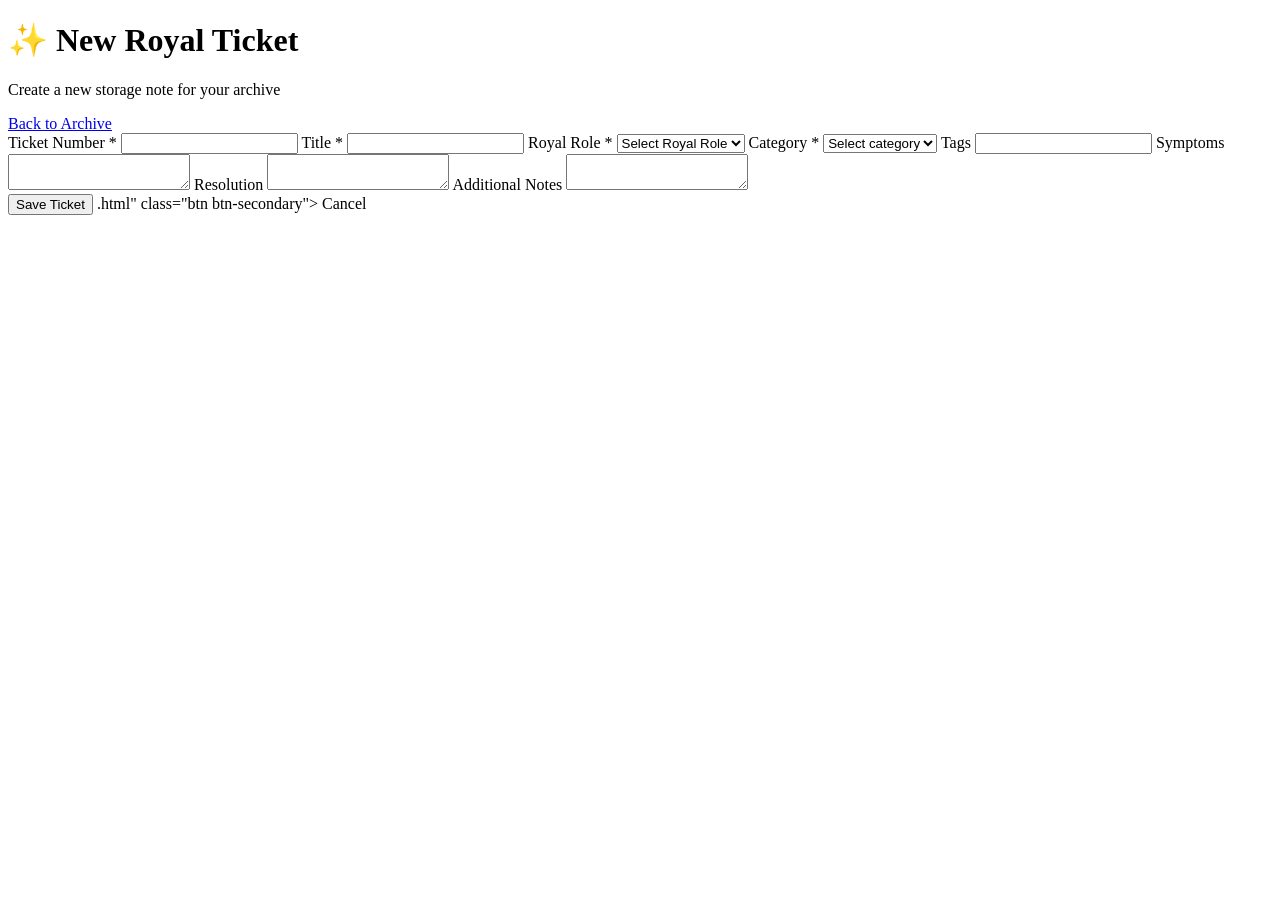
==== new-ticket.html @ 2b515759 "Create new-ticket.html for ticket submission" ====
<!DOCTYPE html>
<html lang="en">
<head>
  <meta charset="UTF-8" />
  <meta name="viewport" content="width=device-width, initial-scale=1.0" />
  <title>New Royal Ticket</title>
  <link rel="stylesheet" href="styles.css" />
</head>
<body>
  <div class="background-sparkles"></div>

  <header class="top-bar">
    <div>
      <h1>✨ New Royal Ticket</h1>
      <p>Create a new storage note for your archive</p>
    </div>
    <a href="index.html" class="btn btn-secondary">Back to Archive</a>
  </header>

  <main class="single-page">
    <section class="card form-card">
      <form id="newTicketForm">

        <label class="label" for="ticketNumber">Ticket Number *</label>
        <input id="ticketNumber" class="input" type="text" required />

        <label class="label" for="title">Title *</label>
        <input id="title" class="input" type="text" required />

        <label class="label" for="royalRole">Royal Role *</label>
        <select id="royalRole" class="input" required>
          <option value="">Select Royal Role</option>
          <option value="Princess">👸 Princess</option>
          <option value="Prince">🤴 Prince</option>
        </select>

        <label class="label" for="category">Category *</label>
        <select id="category" class="input" required>
          <option value="">Select category</option>
          <option value="VPN">VPN</option>
          <option value="Email">Email</option>
          <option value="Printer">Printer</option>
          <option value="Hardware">Hardware</option>
          <option value="Software">Software</option>
          <option value="Network">Network</option>
          <option value="Account">Account</option>
          <option value="Other">Other</option>
        </select>

        <label class="label" for="tags">Tags</label>
        <input id="tags" class="input" type="text" />

        <label class="label" for="symptoms">Symptoms</label>
        <textarea id="symptoms" class="textarea"></textarea>

        <label class="label" for="resolution">Resolution</label>
        <textarea id="resolution" class="textarea"></textarea>

        <label class="label" for="notes">Additional Notes</label>
        <textarea id="notes" class="textarea"></textarea>

        <div class="button-row">
          <button type="submit" class="btn btn-primary">
            Save Ticket
          </button>

          .html" class="btn btn-secondary">
            Cancel
          </a>
        </div>

      </form>

      <div id="saveMessage" class="save-message"></div>
    </section>
  </main>

  <script src="new-ticket.js"></script>
</body>
</html>
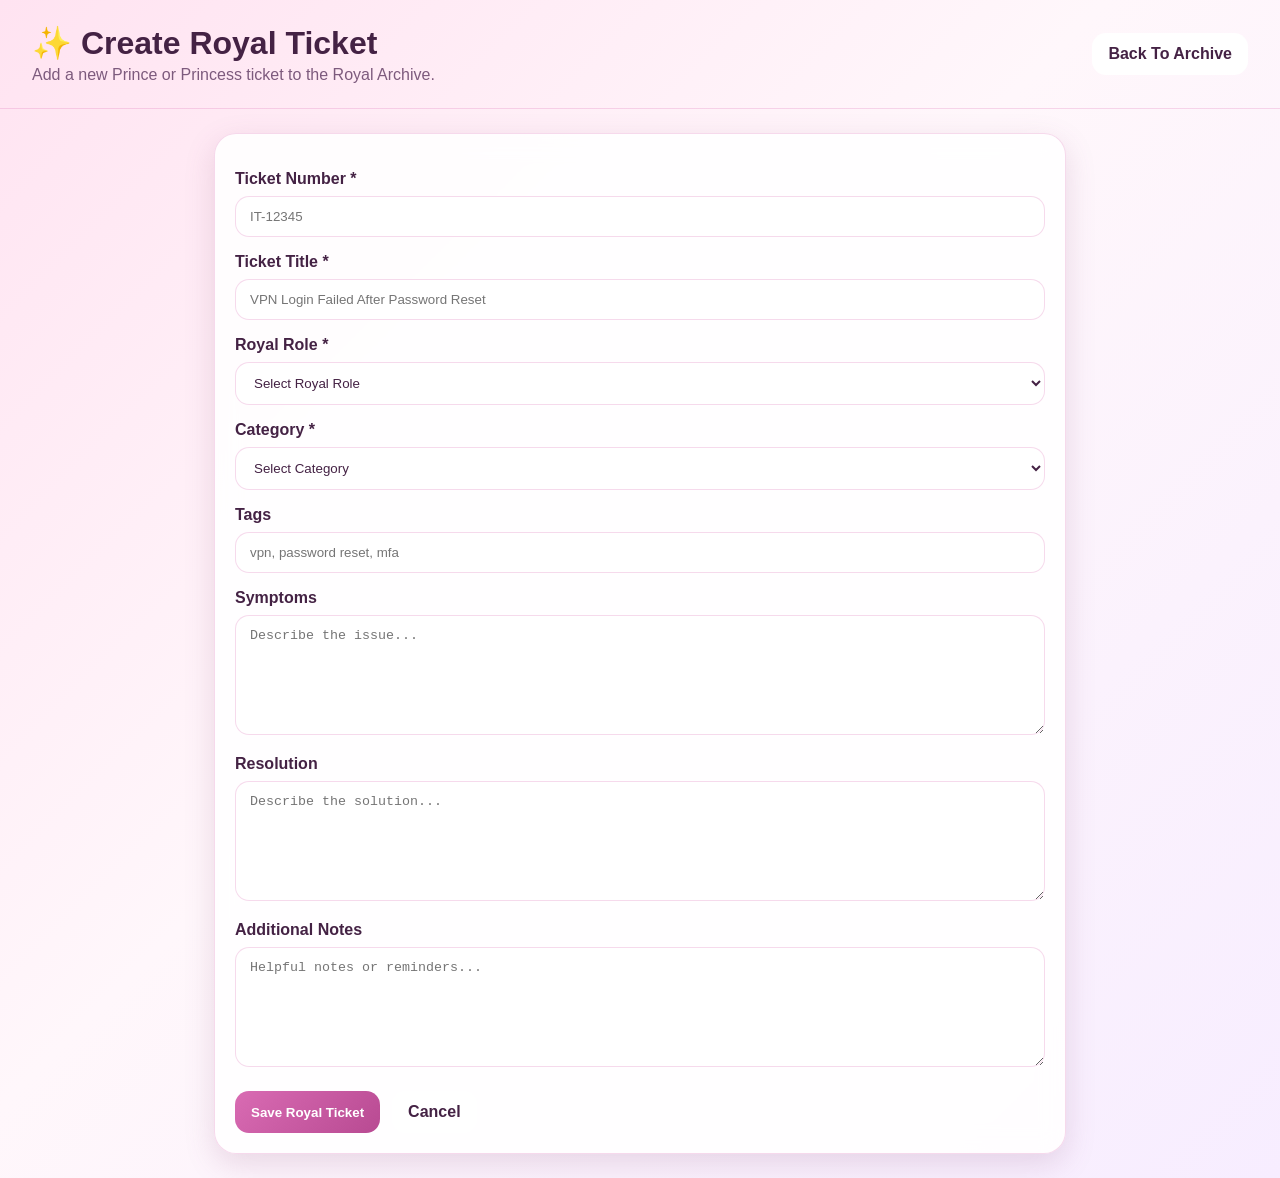
==== commit ca60d6e1: "Update new-ticket.html" ====
--- a/new-ticket.html
+++ b/new-ticket.html
@@ -1,80 +1,260 @@
 <!DOCTYPE html>
 <html lang="en">
+
 <head>
-  <meta charset="UTF-8" />
-  <meta name="viewport" content="width=device-width, initial-scale=1.0" />
-  <title>New Royal Ticket</title>
-  <link rel="stylesheet" href="styles.css" />
+
+  <meta charset="UTF-8">
+
+  <meta
+    name="viewport"
+    content="width=device-width, initial-scale=1.0"
+  >
+
+  <title>Create Royal Ticket</title>
+
+  <link
+    rel="stylesheet"
+    href="styles.css"
+  >
+
 </head>
+
 <body>
-  <div class="background-sparkles"></div>
-
-  <header class="top-bar">
-    <div>
-      <h1>✨ New Royal Ticket</h1>
-      <p>Create a new storage note for your archive</p>
-    </div>
-    <a href="index.html" class="btn btn-secondary">Back to Archive</a>
-  </header>
-
-  <main class="single-page">
-    <section class="card form-card">
-      <form id="newTicketForm">
-
-        <label class="label" for="ticketNumber">Ticket Number *</label>
-        <input id="ticketNumber" class="input" type="text" required />
-
-        <label class="label" for="title">Title *</label>
-        <input id="title" class="input" type="text" required />
-
-        <label class="label" for="royalRole">Royal Role *</label>
-        <select id="royalRole" class="input" required>
-          <option value="">Select Royal Role</option>
-          <option value="Princess">👸 Princess</option>
-          <option value="Prince">🤴 Prince</option>
-        </select>
-
-        <label class="label" for="category">Category *</label>
-        <select id="category" class="input" required>
-          <option value="">Select category</option>
-          <option value="VPN">VPN</option>
-          <option value="Email">Email</option>
-          <option value="Printer">Printer</option>
-          <option value="Hardware">Hardware</option>
-          <option value="Software">Software</option>
-          <option value="Network">Network</option>
-          <option value="Account">Account</option>
-          <option value="Other">Other</option>
-        </select>
-
-        <label class="label" for="tags">Tags</label>
-        <input id="tags" class="input" type="text" />
-
-        <label class="label" for="symptoms">Symptoms</label>
-        <textarea id="symptoms" class="textarea"></textarea>
-
-        <label class="label" for="resolution">Resolution</label>
-        <textarea id="resolution" class="textarea"></textarea>
-
-        <label class="label" for="notes">Additional Notes</label>
-        <textarea id="notes" class="textarea"></textarea>
-
-        <div class="button-row">
-          <button type="submit" class="btn btn-primary">
-            Save Ticket
-          </button>
-
-          .html" class="btn btn-secondary">
-            Cancel
-          </a>
-        </div>
-
-      </form>
-
-      <div id="saveMessage" class="save-message"></div>
-    </section>
-  </main>
-
-  <script src="new-ticket.js"></script>
+
+<div class="background-sparkles"></div>
+
+<header class="top-bar">
+
+  <div>
+
+    <h1>
+      ✨ Create Royal Ticket
+    </h1>
+
+    <p>
+      Add a new Prince or Princess ticket to the Royal Archive.
+    </p>
+
+  </div>
+
+  <a
+    href="index.html"
+    class="btn btn-secondary"
+  >
+    Back To Archive
+  </a>
+
+</header>
+
+<main class="single-page">
+
+<section class="card form-card">
+
+<form id="newTicketForm">
+
+  <label
+    class="label"
+    for="ticketNumber"
+  >
+    Ticket Number *
+  </label>
+
+  <input
+    id="ticketNumber"
+    class="input"
+    type="text"
+    placeholder="IT-12345"
+    required
+  >
+
+  <label
+    class="label"
+    for="title"
+  >
+    Ticket Title *
+  </label>
+
+  <input
+    id="title"
+    class="input"
+    type="text"
+    placeholder="VPN Login Failed After Password Reset"
+    required
+  >
+
+  <label
+    class="label"
+    for="royalRole"
+  >
+    Royal Role *
+  </label>
+
+  <select
+    id="royalRole"
+    class="input"
+    required
+  >
+
+    <option value="">
+      Select Royal Role
+    </option>
+
+    <option value="Princess">
+      👸 Princess
+    </option>
+
+    <option value="Prince">
+      🤴 Prince
+    </option>
+
+  </select>
+
+  <label
+    class="label"
+    for="category"
+  >
+    Category *
+  </label>
+
+  <select
+    id="category"
+    class="input"
+    required
+  >
+
+    <option value="">
+      Select Category
+    </option>
+
+    <option value="VPN">
+      VPN
+    </option>
+
+    <option value="Email">
+      Email
+    </option>
+
+    <option value="Printer">
+      Printer
+    </option>
+
+    <option value="Hardware">
+      Hardware
+    </option>
+
+    <option value="Software">
+      Software
+    </option>
+
+    <option value="Network">
+      Network
+    </option>
+
+    <option value="Account">
+      Account
+    </option>
+
+    <option value="Other">
+      Other
+    </option>
+
+  </select>
+
+  <label
+    class="label"
+    for="tags"
+  >
+    Tags
+  </label>
+
+  <input
+    id="tags"
+    class="input"
+    type="text"
+    placeholder="vpn, password reset, mfa"
+  >
+
+  <label
+    class="label"
+    for="symptoms"
+  >
+    Symptoms
+  </label>
+
+  <textarea
+    id="symptoms"
+    class="textarea"
+    placeholder="Describe the issue..."
+  ></textarea>
+
+  <label
+    class="label"
+    for="resolution"
+  >
+    Resolution
+  </label>
+
+  <textarea
+    id="resolution"
+    class="textarea"
+    placeholder="Describe the solution..."
+  ></textarea>
+
+  <label
+    class="label"
+    for="notes"
+  >
+    Additional Notes
+  </label>
+
+  <textarea
+    id="notes"
+    class="textarea"
+    placeholder="Helpful notes or reminders..."
+  ></textarea>
+
+  <div class="button-row">
+
+    <button
+      type="submit"
+      class="btn btn-primary"
+    >
+      Save Royal Ticket
+    </button>
+
+    <a
+      href="index.html"
+      class="btn btn-secondary"
+    >
+      Cancel
+    </a>
+
+  </div>
+
+</form>
+
+<div
+  id="saveMessage"
+  class="save-message"
+></div>
+
+</section>
+
+</main>
+
+<script>
+
+const savedTheme =
+  localStorage.getItem("royal-theme")
+  || "princess-theme";
+
+document.body.classList.add(
+  savedTheme
+);
+
+</script>
+
+<script src="new-ticket.js"></script>
+
 </body>
 </html>
--- a/styles.css
+++ b/styles.css
@@ -0,0 +1,547 @@
+:root {
+
+  --card: rgba(255,255,255,.88);
+
+  --text: #442244;
+
+  --muted: #7d5a7d;
+
+  --shadow:
+    0 10px 30px
+    rgba(140,80,120,.18);
+
+}
+
+/* ========================= */
+/* PRINCESS THEME */
+/* ========================= */
+
+body.princess-theme {
+
+  --accent: #d96bb3;
+  --accent-dark: #b84a92;
+
+  --border:
+    rgba(217,107,179,.25);
+
+  background:
+    linear-gradient(
+      135deg,
+      #ffe3f1 0%,
+      #fff7fb 45%,
+      #f7edff 100%
+    );
+}
+
+/* ========================= */
+/* PRINCE THEME */
+/* ========================= */
+
+body.prince-theme {
+
+  --accent: #73a9ff;
+  --accent-dark: #4975db;
+
+  --text: #20304f;
+
+  --muted: #4f638a;
+
+  --border:
+    rgba(115,169,255,.25);
+
+  background:
+    linear-gradient(
+      135deg,
+      #dfeeff 0%,
+      #f3f8ff 45%,
+      #edf5ff 100%
+    );
+}
+
+/* ========================= */
+/* GLOBAL */
+/* ========================= */
+
+* {
+  box-sizing: border-box;
+}
+
+body {
+
+  margin: 0;
+
+  min-height: 100vh;
+
+  font-family:
+    "Segoe UI",
+    Tahoma,
+    Geneva,
+    Verdana,
+    sans-serif;
+
+  color: var(--text);
+
+  transition:
+    background .3s ease,
+    color .3s ease;
+}
+
+.background-sparkles {
+
+  position: fixed;
+
+  inset: 0;
+
+  pointer-events: none;
+
+  background-image:
+    radial-gradient(
+      circle at 20% 20%,
+      rgba(255,255,255,.9) 0 2px,
+      transparent 3px
+    ),
+    radial-gradient(
+      circle at 75% 30%,
+      rgba(255,255,255,.8) 0 2px,
+      transparent 3px
+    ),
+    radial-gradient(
+      circle at 40% 80%,
+      rgba(255,255,255,.7) 0 2px,
+      transparent 3px
+    );
+
+  opacity: .55;
+}
+
+.top-bar {
+
+  display: flex;
+
+  justify-content: space-between;
+
+  align-items: center;
+
+  gap: 16px;
+
+  flex-wrap: wrap;
+
+  padding: 24px 32px;
+
+  border-bottom:
+    1px solid var(--border);
+}
+
+.top-bar h1 {
+
+  margin: 0;
+
+  font-size: 2rem;
+}
+
+.top-bar p {
+
+  margin: 4px 0 0;
+
+  color: var(--muted);
+}
+
+.header-actions {
+
+  display: flex;
+
+  gap: 10px;
+
+  flex-wrap: wrap;
+}
+
+.layout {
+
+  display: grid;
+
+  grid-template-columns:
+    320px
+    1fr;
+
+  gap: 24px;
+
+  padding: 24px;
+}
+
+.single-page {
+
+  max-width: 900px;
+
+  margin: auto;
+
+  padding: 24px;
+}
+
+/* ========================= */
+/* CARD */
+/* ========================= */
+
+.card {
+
+  background: var(--card);
+
+  border-radius: 22px;
+
+  border:
+    1px solid var(--border);
+
+  box-shadow: var(--shadow);
+
+  backdrop-filter: blur(12px);
+}
+
+.sidebar,
+.content,
+.form-card,
+.detail-card {
+
+  padding: 20px;
+}
+
+/* ========================= */
+/* HEADERS */
+/* ========================= */
+
+.sidebar h2,
+.content-header h2 {
+
+  margin-top: 0;
+
+  color: var(--accent-dark);
+}
+
+.content-header p {
+
+  color: var(--muted);
+}
+
+/* ========================= */
+/* FORM */
+/* ========================= */
+
+.label {
+
+  display: block;
+
+  margin:
+    16px 0 8px;
+
+  font-weight: 600;
+}
+
+.input,
+.textarea,
+select {
+
+  width: 100%;
+
+  padding: 12px 14px;
+
+  border-radius: 14px;
+
+  border:
+    1px solid var(--border);
+
+  background: white;
+
+  color: var(--text);
+
+  outline: none;
+}
+
+.input:focus,
+.textarea:focus,
+select:focus {
+
+  border-color: var(--accent);
+
+  box-shadow:
+    0 0 0 3px
+    rgba(0,0,0,.05);
+}
+
+.textarea {
+
+  min-height: 120px;
+
+  resize: vertical;
+}
+
+/* ========================= */
+/* BUTTONS */
+/* ========================= */
+
+.btn,
+a.btn {
+
+  display: inline-flex;
+
+  justify-content: center;
+
+  align-items: center;
+
+  text-decoration: none;
+
+  border: none;
+
+  border-radius: 14px;
+
+  padding: 12px 16px;
+
+  font-weight: 700;
+
+  cursor: pointer;
+
+  transition:
+    transform .15s ease,
+    opacity .15s ease;
+}
+
+.btn:hover,
+a.btn:hover {
+
+  transform:
+    translateY(-2px);
+}
+
+.btn-primary {
+
+  background:
+    linear-gradient(
+      135deg,
+      var(--accent),
+      var(--accent-dark)
+    );
+
+  color: white;
+}
+
+.btn-secondary {
+
+  background: white;
+
+  border:
+    1px solid var(--border);
+
+  color: var(--text);
+}
+
+.btn-danger {
+
+  background:
+    linear-gradient(
+      135deg,
+      #ffb5b5,
+      #d9534f
+    );
+
+  color: white;
+}
+
+.btn-princess {
+
+  background:
+    linear-gradient(
+      135deg,
+      #ffb9df,
+      #d96bb3
+    );
+
+  color: white;
+}
+
+.btn-prince {
+
+  background:
+    linear-gradient(
+      135deg,
+      #93c1ff,
+      #4975db
+    );
+
+  color: white;
+}
+
+.full-width {
+
+  width: 100%;
+
+  margin-top: 12px;
+}
+
+.button-row {
+
+  display: flex;
+
+  gap: 12px;
+
+  flex-wrap: wrap;
+
+  margin-top: 20px;
+}
+
+/* ========================= */
+/* TICKETS */
+/* ========================= */
+
+.ticket-list {
+
+  display: flex;
+
+  flex-direction: column;
+
+  gap: 12px;
+
+  margin-top: 14px;
+
+  max-height: 70vh;
+
+  overflow-y: auto;
+}
+
+.ticket-card {
+
+  border-radius: 16px;
+
+  padding: 15px;
+
+  border:
+    1px solid var(--border);
+
+  background:
+    rgba(255,255,255,.8);
+
+  cursor: pointer;
+
+  transition:
+    transform .15s ease;
+}
+
+.ticket-card:hover {
+
+  transform:
+    translateY(-2px);
+}
+
+.ticket-card h4 {
+
+  margin:
+    0 0 6px;
+}
+
+.ticket-number {
+
+  color: var(--accent-dark);
+
+  font-weight: 700;
+
+  font-size: .85rem;
+}
+
+.meta {
+
+  color: var(--muted);
+
+  font-size: .85rem;
+
+  margin-top: 5px;
+}
+
+/* ========================= */
+/* DETAILS */
+/* ========================= */
+
+.detail-block {
+
+  margin-bottom: 18px;
+
+  padding-bottom: 14px;
+
+  border-bottom:
+    1px dashed var(--border);
+}
+
+.detail-block h3 {
+
+  color: var(--accent-dark);
+
+  margin-bottom: 8px;
+}
+
+.detail-block p {
+
+  margin: 0;
+
+  white-space: pre-wrap;
+}
+
+/* ========================= */
+/* TAGS */
+/* ========================= */
+
+.tag-list {
+
+  display: flex;
+
+  gap: 8px;
+
+  flex-wrap: wrap;
+}
+
+.tag {
+
+  background:
+    rgba(0,0,0,.06);
+
+  padding:
+    6px 10px;
+
+  border-radius: 999px;
+
+  font-size: .85rem;
+
+  font-weight: 700;
+}
+
+/* ========================= */
+/* ROLE BADGES */
+/* ========================= */
+
+.royal-princess {
+
+  background:
+    rgba(255,182,224,.35);
+
+  color: #b84a92;
+
+  padding:
+    5px 10px;
+
+  border-radius: 999px;
+
+  font-weight: 700;
+}
+
+.royal-prince {
+
+  background:
+    rgba(115,169,255,.25);
+
+  color: #4975db;
+
+  padding:
+    5px 10px;
+
+  border-radius: 999px;
+
+  font-weight: 700;
+}
+
+/* ========================= */
+/* SMALL TEXT */
+
